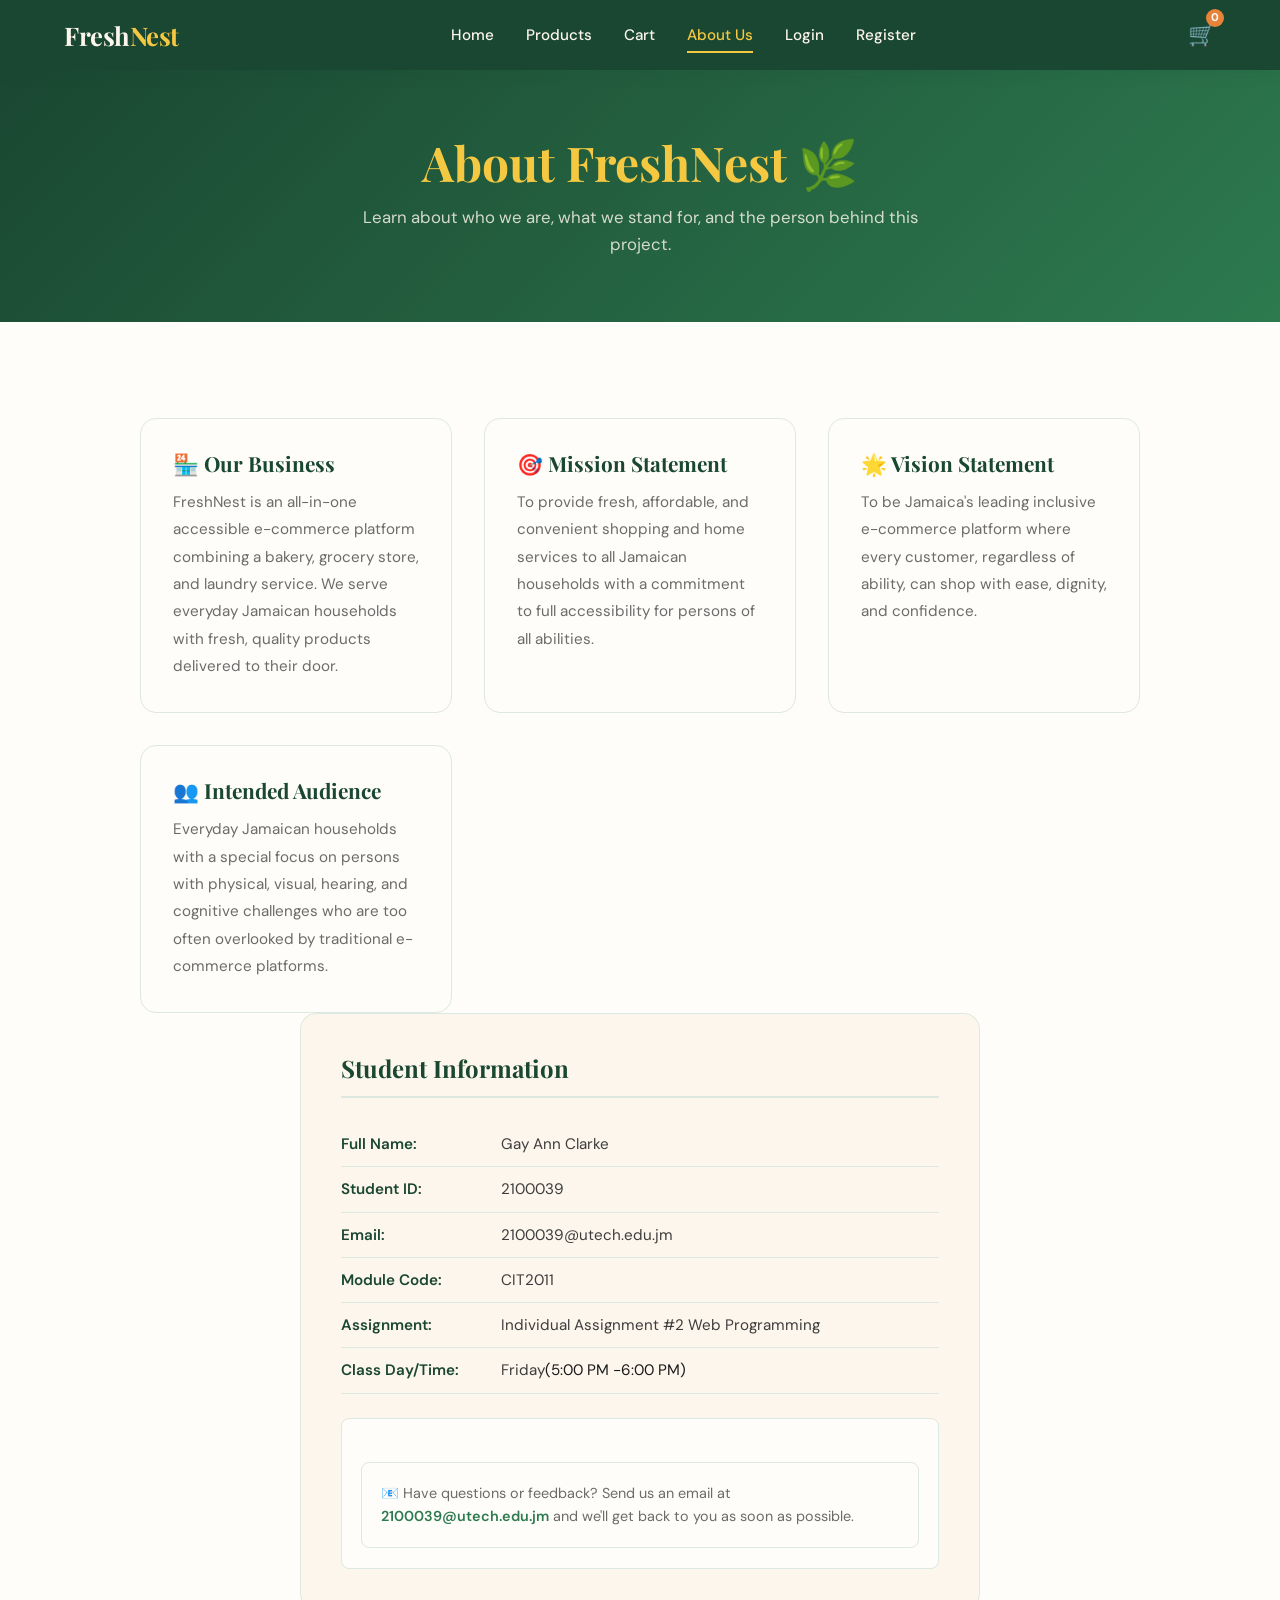
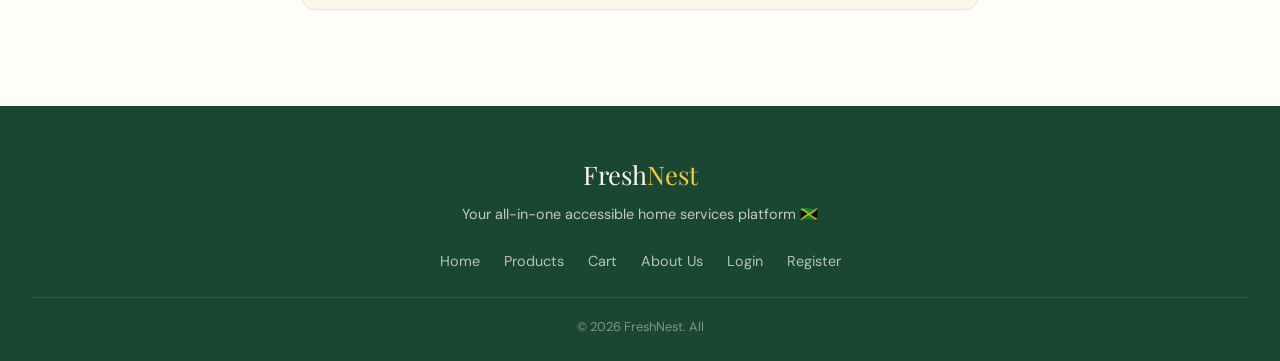
==== about.html @ 10744268 "Add files via upload" ====
<!DOCTYPE html>
<html lang="en">
<head>
  <meta charset="UTF-8" />
  <meta name="viewport" content="width=device-width, initial-scale=1.0" />
  <title>FreshNest | About Us</title>
  <link rel="preconnect" href="https://fonts.googleapis.com" />
  <link rel="preconnect" href="https://fonts.gstatic.com" crossorigin />
  <link href="https://fonts.googleapis.com/css2?family=Playfair+Display:wght@400;700&family=DM+Sans:wght@400;500;600;700&display=swap" rel="stylesheet" />
  <link rel="stylesheet" href="../style.css" />
  <style>
    /* IA#2 - About page styles */
    .about-hero {
      background: linear-gradient(135deg, var(--green-dark), var(--green-mid));
      padding: 4rem 2rem;
      text-align: center;
      color: var(--cream);
    }
    .about-hero h1 {
      color: var(--accent-yellow);
      font-size: clamp(2rem, 5vw, 3rem);
      margin-bottom: 0.8rem;
    }
    .about-hero p {
      color: rgba(253,246,236,0.82);
      font-size: 1.05rem;
      max-width: 560px;
      margin: 0 auto;
    }
    .about-grid {
      display: grid;
      grid-template-columns: repeat(auto-fit, minmax(280px, 1fr));
      gap: 2rem;
      max-width: 1000px;
      margin: 0 auto;
    }
    .about-card {
      background: var(--warm-white);
      border: 1px solid var(--border);
      border-radius: var(--radius);
      padding: 2rem;
    }
    .about-card h2 {
      font-size: 1.3rem;
      color: var(--green-dark);
      margin-bottom: 0.8rem;
    }
    .about-card p {
      color: var(--text-light);
      font-size: 0.95rem;
      line-height: 1.8;
    }
    .student-info {
      background: var(--cream);
      border-radius: var(--radius);
      padding: 2.5rem;
      max-width: 680px;
      margin: 0 auto;
      border: 1px solid var(--border);
    }
    .student-info h2 {
      font-size: 1.5rem;
      color: var(--green-dark);
      margin-bottom: 1.5rem;
      padding-bottom: 0.8rem;
      border-bottom: 2px solid var(--border);
    }
    .info-row {
      display: flex;
      padding: 10px 0;
      border-bottom: 1px solid var(--border);
      font-size: 0.95rem;
    }
    .info-row:last-child { border-bottom: none; }
    .info-label {
      font-weight: 600;
      color: var(--green-dark);
      min-width: 160px;
      flex-shrink: 0;
    }
    .info-value {
      color: var(--text-mid);
    }
  </style>
</head>
<body>

  <a href="#main-content" class="skip-link">Skip to main content</a>

  <nav class="navbar" role="navigation" aria-label="Main navigation">
    <a href="index.html" class="navbar__logo">Fresh<span>Nest</span></a>
    <ul class="navbar__links" id="nav-links" role="list">
      <li><a href="index.html">Home</a></li>
      <li><a href="products.html">Products</a></li>
      <li><a href="cart.html">Cart</a></li>
      <li><a href="about.html" class="active" aria-current="page">About Us</a></li>
      <li><a href="login.html">Login</a></li>
      <li><a href="register.html">Register</a></li>
    </ul>
    <a href="cart.html" class="navbar__cart" aria-label="View cart">🛒
      <span class="cart-count" id="cart-count">0</span>
    </a>
    <button class="navbar__toggle" id="nav-toggle" aria-label="Toggle menu" aria-expanded="false">
      <span></span><span></span><span></span>
    </button>
  </nav>

  <div class="about-hero">
    <h1>About FreshNest 🌿</h1>
    <p>Learn about who we are, what we stand for, and the person behind this project.</p>
  </div>

  <main id="main-content" class="section">

    <!-- Business Info Cards -->
    <div class="about-grid mb-2">
      <div class="about-card">
        <h2>🏪 Our Business</h2>
        <p>FreshNest is an all-in-one accessible e-commerce platform combining a bakery, grocery store, and laundry service. We serve everyday Jamaican households with fresh, quality products delivered to their door.</p>
      </div>

      <div class="about-card">
        <h2>🎯 Mission Statement</h2>
        <p>To provide fresh, affordable, and convenient shopping and home services to all Jamaican households with a commitment to full accessibility for persons of all abilities.</p>
      </div>

      <div class="about-card">
        <h2>🌟 Vision Statement</h2>
        <p>To be Jamaica's leading inclusive e-commerce platform where every customer, regardless of ability, can shop with ease, dignity, and confidence.</p>
      </div>

      <div class="about-card">
        <h2>👥 Intended Audience</h2>
        <p>Everyday Jamaican households with a special focus on persons with physical, visual, hearing, and cognitive challenges who are too often overlooked by traditional e-commerce platforms.</p>
      </div>
    </div>

    <!-- Student Info Section -->
    <div class="student-info fade-up" role="region" aria-label="Student information">
      <h2>Student Information</h2>

      <div class="info-row">
        <span class="info-label">Full Name:</span>
        <span class="info-value">Gay Ann Clarke</span>
      </div>
      <div class="info-row">
        <span class="info-label">Student ID:</span>
        <span class="info-value">2100039</span>
      </div>
      <div class="info-row">
        <span class="info-label">Email:</span>
        <!-- IA#2 - mailto link for customer queries -->
        <span class="info-value">
          <a href="/cdn-cgi/l/email-protection#f5aeacbaa0a7d5bcb1a8b5808190969ddb909180db9f98" class="about-info-email-link" aria-label="Send email to student">
            2100039@utech.edu.jm
          </a>
        </span>
      </div>
      <div class="info-row">
        <span class="info-label">Module Code:</span>
        <span class="info-value">CIT2011</span>
      </div>
      <div class="info-row">
        <span class="info-label">Assignment:</span>
        <span class="info-value">Individual Assignment #2 Web Programming</span>
      </div>
      <div class="info-row">
        <span class="info-label">Class Day/Time:</span>
        <span class="info-value">Friday </span>(5:00 PM -6:00 PM)
      </div>

      <div class="about-contact-box">
        <p class="about-contact-box">
          📧 Have questions or feedback? Send us an email at
          <a href="/cdn-cgi/l/email-protection#451e1c0a1017650c011805303120262d6b2021306b2f28" style="color:var(--green-mid); font-weight:600;">2100039@utech.edu.jm</a>
          and we'll get back to you as soon as possible.
        </p>
      </div>
    </div>

  </main>

  <footer class="footer" role="contentinfo">
    <p class="footer__logo">Fresh<span>Nest</span></p>
    <p class="footer__tagline">Your all-in-one accessible home services platform 🇯🇲</p>
    <nav class="footer__links" aria-label="Footer navigation">
      <a href="index.html">Home</a>
      <a href="products.html">Products</a>
      <a href="cart.html">Cart</a>
      <a href="about.html">About Us</a>
      <a href="login.html">Login</a>
      <a href="register.html">Register</a>
    </nav>
    <p class="footer__copy">&copy; 2026 FreshNest. All
---- style.css ----
/* ============================================
   FreshNest - Main Stylesheet
   IA#2 - Web Programming Individual Assignment
   ============================================ */

/* IA#2 - CSS Variables / Root Theme */
:root {
  --green-dark: #1a4731;
  --green-mid: #2d7a4f;
  --green-light: #4caf82;
  --cream: #fdf6ec;
  --warm-white: #fffdf9;
  --accent-orange: #e8833a;
  --accent-yellow: #f5c842;
  --text-dark: #1a1a1a;
  --text-mid: #3d3d3d;
  --text-light: #6b6b6b;
  --border: #dde8e0;
  --shadow: rgba(26, 71, 49, 0.12);
  --font-display: 'Playfair Display', Georgia, serif;
  --font-body: 'DM Sans', 'Segoe UI', sans-serif;
  --radius: 16px;
  --radius-sm: 8px;
  --transition: 0.3s ease;
}

/* IA#2 - CSS Reset & Base */
*, *::before, *::after {
  box-sizing: border-box;
  margin: 0;
  padding: 0;
}

html {
  scroll-behavior: smooth;
  font-size: 16px;
}

body {
  font-family: var(--font-body);
  background-color: var(--warm-white);
  color: var(--text-dark);
  line-height: 1.6;
  min-height: 100vh;
}

/* IA#2 - Typography */
h1, h2, h3, h4 {
  font-family: var(--font-display);
  line-height: 1.2;
  color: var(--green-dark);
}

a {
  text-decoration: none;
  color: inherit;
  transition: color var(--transition);
}

img {
  max-width: 100%;
  display: block;
}

ul {
  list-style: none;
}

/* IA#2 - Accessibility: Skip to content link */
.skip-link {
  position: absolute;
  top: -100px;
  left: 0;
  background: var(--green-dark);
  color: #fff;
  padding: 12px 20px;
  z-index: 9999;
  font-size: 1rem;
  border-radius: 0 0 var(--radius-sm) 0;
  transition: top var(--transition);
}

.skip-link:focus {
  top: 0;
}

/* IA#2 - Navbar */
.navbar {
  background-color: var(--green-dark);
  padding: 0 2rem;
  position: sticky;
  top: 0;
  z-index: 1000;
  box-shadow: 0 2px 16px var(--shadow);
  display: flex;
  align-items: center;
  justify-content: space-between;
  height: 70px;
}

.navbar__logo {
  font-family: var(--font-display);
  font-size: 1.6rem;
  color: var(--cream);
  font-weight: 700;
  letter-spacing: -0.5px;
}

.navbar__logo span {
  color: var(--accent-yellow);
}

.navbar__links {
  display: flex;
  align-items: center;
  gap: 2rem;
}

.navbar__links a {
  color: var(--cream);
  font-size: 0.95rem;
  font-weight: 500;
  padding: 6px 0;
  border-bottom: 2px solid transparent;
  transition: border-color var(--transition), color var(--transition);
}

.navbar__links a:hover,
.navbar__links a.active {
  color: var(--accent-yellow);
  border-bottom-color: var(--accent-yellow);
}

/* Cart icon in navbar */
.navbar__cart {
  position: relative;
  color: var(--cream);
  font-size: 1.4rem;
  cursor: pointer;
  transition: color var(--transition);
}

.navbar__cart:hover {
  color: var(--accent-yellow);
}

.cart-count {
  position: absolute;
  top: -8px;
  right: -8px;
  background: var(--accent-orange);
  color: #fff;
  font-size: 0.7rem;
  font-weight: 700;
  width: 18px;
  height: 18px;
  border-radius: 50%;
  display: flex;
  align-items: center;
  justify-content: center;
  font-family: var(--font-body);
}

/* Hamburger for mobile */
.navbar__toggle {
  display: none;
  flex-direction: column;
  gap: 5px;
  cursor: pointer;
  background: none;
  border: none;
  padding: 4px;
  aria-label: "Toggle menu";
}

.navbar__toggle span {
  display: block;
  width: 26px;
  height: 3px;
  background: var(--cream);
  border-radius: 3px;
  transition: all var(--transition);
}

/* IA#2 - Hero Section */
.hero {
  background: linear-gradient(135deg, var(--green-dark) 0%, var(--green-mid) 60%, var(--green-light) 100%);
  min-height: 90vh;
  display: flex;
  align-items: center;
  justify-content: center;
  text-align: center;
  padding: 4rem 2rem;
  position: relative;
  overflow: hidden;
}

.hero::before {
  content: '';
  position: absolute;
  inset: 0;
  background: url("data:image/svg+xml,%3Csvg width='60' height='60' viewBox='0 0 60 60' xmlns='http://www.w3.org/2000/svg'%3E%3Cg fill='none' fill-rule='evenodd'%3E%3Cg fill='%23ffffff' fill-opacity='0.04'%3E%3Ccircle cx='30' cy='30' r='4'/%3E%3C/g%3E%3C/g%3E%3C/svg%3E");
}

.hero__content {
  position: relative;
  z-index: 1;
  max-width: 780px;
  animation: fadeUp 0.9s ease both;
}

.hero__tag {
  display: inline-block;
  background: rgba(245, 200, 66, 0.2);
  color: var(--accent-yellow);
  font-size: 0.85rem;
  font-weight: 600;
  letter-spacing: 2px;
  text-transform: uppercase;
  padding: 6px 18px;
  border-radius: 50px;
  border: 1px solid rgba(245, 200, 66, 0.4);
  margin-bottom: 1.5rem;
}

.hero__title {
  font-size: clamp(2.4rem, 6vw, 4.2rem);
  color: var(--cream);
  margin-bottom: 1.2rem;
  font-weight: 700;
}

.hero__title span {
  color: var(--accent-yellow);
}

.hero__subtitle {
  font-size: clamp(1rem, 2.5vw, 1.2rem);
  color: rgba(253, 246, 236, 0.82);
  margin-bottom: 2.5rem;
  max-width: 580px;
  margin-left: auto;
  margin-right: auto;
}

.hero__buttons {
  display: flex;
  gap: 1rem;
  justify-content: center;
  flex-wrap: wrap;
}

/* IA#2 - Buttons */
.btn {
  display: inline-flex;
  align-items: center;
  gap: 8px;
  padding: 14px 28px;
  border-radius: 50px;
  font-family: var(--font-body);
  font-size: 1rem;
  font-weight: 600;
  cursor: pointer;
  border: 2px solid transparent;
  transition: all var(--transition);
  text-align: center;
}

.btn--primary {
  background: var(--accent-orange);
  color: #fff;
  border-color: var(--accent-orange);
}

.btn--primary:hover {
  background: #cf6b28;
  border-color: #cf6b28;
  transform: translateY(-2px);
  box-shadow: 0 8px 20px rgba(232, 131, 58, 0.4);
}

.btn--outline {
  background: transparent;
  color: var(--cream);
  border-color: var(--cream);
}

.btn--outline:hover {
  background: var(--cream);
  color: var(--green-dark);
  transform: translateY(-2px);
}

.btn--green {
  background: var(--green-mid);
  color: #fff;
  border-color: var(--green-mid);
}

.btn--green:hover {
  background: var(--green-dark);
  border-color: var(--green-dark);
  transform: translateY(-2px);
}

/* IA#2 - Section Layout */
.section {
  padding: 5rem 2rem;
}

.section__header {
  text-align: center;
  margin-bottom: 3rem;
}

.section__tag {
  display: inline-block;
  color: var(--green-mid);
  font-size: 0.8rem;
  font-weight: 700;
  letter-spacing: 2px;
  text-transform: uppercase;
  margin-bottom: 0.6rem;
}

.section__title {
  font-size: clamp(1.8rem, 4vw, 2.6rem);
  color: var(--green-dark);
  margin-bottom: 0.8rem;
}

.section__subtitle {
  font-size: 1rem;
  color: var(--text-light);
  max-width: 520px;
  margin: 0 auto;
}

/* IA#2 - Services / Category Cards */
.services {
  background: var(--cream);
}

.services__grid {
  display: grid;
  grid-template-columns: repeat(auto-fit, minmax(260px, 1fr));
  gap: 2rem;
  max-width: 1100px;
  margin: 0 auto;
}

.service-card {
  background: var(--warm-white);
  border-radius: var(--radius);
  padding: 2.5rem 2rem;
  text-align: center;
  border: 1px solid var(--border);
  transition: transform var(--transition), box-shadow var(--transition);
  position: relative;
  overflow: hidden;
}

.service-card::before {
  content: '';
  position: absolute;
  top: 0;
  left: 0;
  right: 0;
  height: 4px;
  background: linear-gradient(90deg, var(--green-mid), var(--accent-orange));
  transform: scaleX(0);
  transition: transform var(--transition);
}

.service-card:hover {
  transform: translateY(-6px);
  box-shadow: 0 16px 40px var(--shadow);
}

.service-card:hover::before {
  transform: scaleX(1);
}

.service-card__icon {
  font-size: 3rem;
  margin-bottom: 1rem;
  display: block;
}

.service-card__title {
  font-size: 1.3rem;
  color: var(--green-dark);
  margin-bottom: 0.6rem;
}

.service-card__desc {
  font-size: 0.95rem;
  color: var(--text-light);
  line-height: 1.7;
}

/* IA#2 - Product Cards */
.products__grid {
  display: grid;
  grid-template-columns: repeat(auto-fill, minmax(240px, 1fr));
  gap: 1.8rem;
  max-width: 1200px;
  margin: 0 auto;
}

.product-card {
  background: var(--warm-white);
  border-radius: var(--radius);
  overflow: hidden;
  border: 1px solid var(--border);
  transition: transform var(--transition), box-shadow var(--transition);
}

.product-card:hover {
  transform: translateY(-4px);
  box-shadow: 0 12px 32px var(--shadow);
}

.product-card__img {
  width: 100%;
  height: 180px;
  object-fit: cover;
  background: var(--cream);
  display: flex;
  align-items: center;
  justify-content: center;
  font-size: 4rem;
}

.product-card__body {
  padding: 1.2rem;
}

.product-card__category {
  font-size: 0.75rem;
  font-weight: 700;
  letter-spacing: 1.5px;
  text-transform: uppercase;
  color: var(--green-mid);
  margin-bottom: 0.3rem;
}

.product-card__name {
  font-size: 1.1rem;
  color: var(--green-dark);
  margin-bottom: 0.4rem;
  font-family: var(--font-display);
}

.product-card__price {
  font-size: 1.15rem;
  font-weight: 700;
  color: var(--accent-orange);
  margin-bottom: 1rem;
}

.product-card__btn {
  width: 100%;
  padding: 10px;
  background: var(--green-dark);
  color: #fff;
  border: none;
  border-radius: var(--radius-sm);
  font-family: var(--font-body);
  font-size: 0.95rem;
  font-weight: 600;
  cursor: pointer;
  transition: background var(--transition), transform var(--transition);
}

.product-card__btn:hover {
  background: var(--green-mid);
  transform: scale(1.02);
}

/* IA#2 - Accessibility Banner */
.accessibility-banner {
  background: linear-gradient(135deg, var(--green-dark), var(--green-mid));
  color: var(--cream);
  padding: 4rem 2rem;
  text-align: center;
}

.accessibility-banner h2 {
  color: var(--accent-yellow);
  font-size: clamp(1.6rem, 3.5vw, 2.4rem);
  margin-bottom: 1rem;
}

.accessibility-banner p {
  font-size: 1rem;
  color: rgba(253, 246, 236, 0.85);
  max-width: 600px;
  margin: 0 auto 2rem;
}

.accessibility-features {
  display: flex;
  flex-wrap: wrap;
  justify-content: center;
  gap: 1rem;
  max-width: 800px;
  margin: 0 auto;
}

.accessibility-feature {
  background: rgba(255,255,255,0.1);
  border: 1px solid rgba(255,255,255,0.2);
  border-radius: 50px;
  padding: 8px 20px;
  font-size: 0.9rem;
  color: var(--cream);
  display: flex;
  align-items: center;
  gap: 8px;
}

/* IA#2 - Forms (Login, Register, Checkout) */
.form-page {
  min-height: 100vh;
  display: flex;
  align-items: center;
  justify-content: center;
  padding: 4rem 2rem;
  background: var(--cream);
}

.form-container {
  background: var(--warm-white);
  border-radius: var(--radius);
  padding: 3rem 2.5rem;
  width: 100%;
  max-width: 480px;
  box-shadow: 0 8px 40px var(--shadow);
  border: 1px solid var(--border);
}

.form-container h1 {
  font-size: 2rem;
  margin-bottom: 0.4rem;
}

.form-container p {
  color: var(--text-light);
  margin-bottom: 2rem;
  font-size: 0.95rem;
}

.form-group {
  margin-bottom: 1.4rem;
}

.form-group label {
  display: block;
  font-size: 0.9rem;
  font-weight: 600;
  color: var(--text-mid);
  margin-bottom: 0.4rem;
}

.form-group input,
.form-group select,
.form-group textarea {
  width: 100%;
  padding: 12px 16px;
  border: 2px solid var(--border);
  border-radius: var(--radius-sm);
  font-family: var(--font-body);
  font-size: 1rem;
  color: var(--text-dark);
  background: var(--warm-white);
  transition: border-color var(--transition), box-shadow var(--transition);
}

.form-group input:focus,
.form-group select:focus,
.form-group textarea:focus {
  outline: none;
  border-color: var(--green-mid);
  box-shadow: 0 0 0 3px rgba(45, 122, 79, 0.15);
}

.form-error {
  color: #d63031;
  font-size: 0.82rem;
  margin-top: 0.3rem;
  display: none;
}

.form-error.visible {
  display: block;
}

.form-submit {
  width: 100%;
  padding: 14px;
  background: var(--green-dark);
  color: #fff;
  border: none;
  border-radius: var(--radius-sm);
  font-family: var(--font-body);
  font-size: 1rem;
  font-weight: 700;
  cursor: pointer;
  transition: background var(--transition), transform var(--transition);
  margin-top: 0.5rem;
}

.form-submit:hover {
  background: var(--green-mid);
  transform: translateY(-1px);
}

/* IA#2 - Cart Table */
.cart-table {
  width: 100%;
  border-collapse: collapse;
  margin-bottom: 2rem;
  font-size: 0.95rem;
}

.cart-table th {
  background: var(--green-dark);
  color: var(--cream);
  padding: 14px 16px;
  text-align: left;
  font-weight: 600;
}

.cart-table td {
  padding: 14px 16px;
  border-bottom: 1px solid var(--border);
  color: var(--text-mid);
}

.cart-table tr:hover td {
  background: var(--cream);
}

.cart-summary {
  background: var(--cream);
  border-radius: var(--radius);
  padding: 2rem;
  max-width: 400px;
  margin-left: auto;
  border: 1px solid var(--border);
}

.cart-summary__row {
  display: flex;
  justify-content: space-between;
  padding: 8px 0;
  font-size: 0.95rem;
  color: var(--text-mid);
  border-bottom: 1px solid var(--border);
}

.cart-summary__row--total {
  font-size: 1.15rem;
  font-weight: 700;
  color: var(--green-dark);
  border-bottom: none;
  padding-top: 12px;
}

/* IA#2 - Footer */
.footer {
  background: var(--green-dark);
  color: rgba(253, 246, 236, 0.75);
  padding: 3rem 2rem 1.5rem;
  text-align: center;
}

.footer__logo {
  font-family: var(--font-display);
  font-size: 1.6rem;
  color: var(--cream);
  margin-bottom: 0.5rem;
}

.footer__logo span {
  color: var(--accent-yellow);
}

.footer__tagline {
  font-size: 0.9rem;
  margin-bottom: 1.5rem;
}

.footer__links {
  display: flex;
  justify-content: center;
  flex-wrap: wrap;
  gap: 1.5rem;
  margin-bottom: 1.5rem;
}

.footer__links a {
  color: rgba(253, 246, 236, 0.7);
  font-size: 0.9rem;
  transition: color var(--transition);
}

.footer__links a:hover {
  color: var(--accent-yellow);
}

.footer__copy {
  font-size: 0.8rem;
  color: rgba(253, 246, 236, 0.45);
  border-top: 1px solid rgba(255,255,255,0.1);
  padding-top: 1.2rem;
  margin-top: 1rem;
}

/* IA#2 - Utility Classes */
.container {
  max-width: 1200px;
  margin: 0 auto;
  padding: 0 2rem;
}

.text-center { text-align: center; }
.mt-1 { margin-top: 1rem; }
.mt-2 { margin-top: 2rem; }
.mb-1 { margin-bottom: 1rem; }
.mb-2 { margin-bottom: 2rem; }

/* IA#2 - Animations & Glow Effects */

/* Fade up entrance */
@keyframes fadeUp {
  from { opacity: 0; transform: translateY(30px); }
  to   { opacity: 1; transform: translateY(0); }
}

@keyframes fadeIn {
  from { opacity: 0; }
  to   { opacity: 1; }
}

/* Glow pulse - green (used on logo, hero title) */
@keyframes glowGreen {
  0%, 100% { text-shadow: 0 0 8px rgba(76, 175, 130, 0.4), 0 0 20px rgba(76, 175, 130, 0.2); }
  50%       { text-shadow: 0 0 18px rgba(76, 175, 130, 0.9), 0 0 40px rgba(76, 175, 130, 0.5), 0 0 60px rgba(76, 175, 130, 0.2); }
}

/* Glow pulse - yellow (used on accent text) */
@keyframes glowYellow {
  0%, 100% { text-shadow: 0 0 8px rgba(245, 200, 66, 0.4), 0 0 20px rgba(245, 200, 66, 0.2); }
  50%       { text-shadow: 0 0 18px rgba(245, 200, 66, 0.95), 0 0 40px rgba(245, 200, 66, 0.6), 0 0 70px rgba(245, 200, 66, 0.25); }
}

/* Glow pulse - orange (used on buttons) */
@keyframes glowOrange {
  0%, 100% { box-shadow: 0 0 8px rgba(232, 131, 58, 0.4), 0 4px 15px rgba(232, 131, 58, 0.2); }
  50%       { box-shadow: 0 0 20px rgba(232, 131, 58, 0.85), 0 4px 30px rgba(232, 131, 58, 0.5); }
}

/* Border glow - for cards on hover */
@keyframes borderGlow {
  0%, 100% { box-shadow: 0 0 6px rgba(45, 122, 79, 0.3), 0 8px 24px rgba(26,71,49,0.1); }
  50%       { box-shadow: 0 0 20px rgba(45, 122, 79, 0.7), 0 8px 32px rgba(26,71,49,0.2); }
}

/* Floating animation for hero icons/emoji */
@keyframes float {
  0%, 100% { transform: translateY(0px); }
  50%       { transform: translateY(-10px); }
}

/* Shimmer across buttons */
@keyframes shimmer {
  0%   { background-position: -200% center; }
  100% { background-position: 200% center; }
}

/* Navbar logo glow */
.navbar__logo {
  animation: glowGreen 3s ease-in-out infinite;
}

.navbar__logo span {
  animation: glowYellow 3s ease-in-out infinite;
}

/* Hero title yellow span glow */
.hero__title span {
  animation: glowYellow 2.8s ease-in-out infinite;
}

/* Hero tag glow border */
.hero__tag {
  animation: glowYellow 3.5s ease-in-out infinite;
}

/* Primary button glow */
.btn--primary {
  animation: glowOrange 2.5s ease-in-out infinite;
  position: relative;
  overflow: hidden;
}

/* Shimmer sweep on primary button */
.btn--primary::after {
  content: '';
  position: absolute;
  inset: 0;
  background: linear-gradient(105deg, transparent 40%, rgba(255,255,255,0.25) 50%, transparent 60%);
  background-size: 200% 100%;
  animation: shimmer 2.2s linear infinite;
  border-radius: inherit;
  pointer-events: none;
}

/* Service cards: glow on hover */
.service-card:hover {
  animation: borderGlow 1.5s ease-in-out infinite;
}

/* Service card icons float */
.service-card__icon {
  display: inline-block;
  animation: float 3s ease-in-out infinite;
}

.service-card:nth-child(2) .service-card__icon { animation-delay: 0.5s; }
.service-card:nth-child(3) .service-card__icon { animation-delay: 1s; }

/* Product cards: glow border on hover */
.product-card:hover {
  box-shadow: 0 0 18px rgba(45, 122, 79, 0.5), 0 12px 32px rgba(26,71,49,0.15);
  transition: box-shadow 0.3s ease, transform 0.3s ease;
}

/* Add to cart button glow on hover */
.product-card__btn:hover {
  box-shadow: 0 0 14px rgba(26, 71, 49, 0.6), 0 4px 16px rgba(26,71,49,0.3);
}

/* Input focus glow */
.form-group input:focus,
.form-group select:focus,
.form-group textarea:focus {
  box-shadow: 0 0 0 3px rgba(45, 122, 79, 0.2), 0 0 12px rgba(45, 122, 79, 0.3);
}

/* Footer logo glow */
.footer__logo {
  animation: glowGreen 3.5s ease-in-out infinite;
}

.footer__logo span {
  animation: glowYellow 3.5s ease-in-out infinite;
}

/* Accessibility feature tags pulse */
.accessibility-feature {
  transition: all 0.3s ease;
}

.accessibility-feature:hover {
  background: rgba(255,255,255,0.2);
  box-shadow: 0 0 12px rgba(245, 200, 66, 0.5);
  transform: translateY(-2px);
}

/* Cart count badge pulse */
@keyframes badgePulse {
  0%, 100% { transform: scale(1); box-shadow: 0 0 0 0 rgba(232,131,58,0.6); }
  50%       { transform: scale(1.1); box-shadow: 0 0 0 5px rgba(232,131,58,0); }
}

.cart-count {
  animation: badgePulse 2s ease-in-out infinite;
}

/* Smooth page transitions */
.fade-up {
  animation: fadeUp 0.7s ease both;
}

/* Enhanced transition on all interactive elements */
a, button, input, select {
  transition: all 0.3s ease;
}

/* IA#2 - Responsive: Mobile (min 600px and below) */
@media (max-width: 768px) {
  .navbar__links {
    display: none;
    flex-direction: column;
    position: absolute;
    top: 70px;
    left: 0;
    right: 0;
    background: var(--green-dark);
    padding: 1.5rem 2rem;
    gap: 1.2rem;
    box-shadow: 0 8px 20px var(--shadow);
  }

  .navbar__links.open {
    display: flex;
  }

  .navbar__toggle {
    display: flex;
  }

  .hero {
    min-height: 80vh;
  }

  .hero__buttons {
    flex-direction: column;
    align-items: center;
  }

  .services__grid {
    grid-template-columns: 1fr;
  }

  .products__grid {
    grid-template-columns: repeat(auto-fill, minmax(200px, 1fr));
  }

  .cart-table {
    font-size: 0.85rem;
  }

  .form-container {
    padding: 2rem 1.5rem;
  }
}

/* IA#2 - Desktop (min 950px) */
@media (min-width: 950px) {
  .navbar {
    padding: 0 4rem;
  }

  .section {
    padding: 6rem 4rem;
  }

  .services__grid {
    grid-template-columns: repeat(3, 1fr);
  }
}

/* IA#2 - Additional utility classes (replaces inline styles) */
.cart-main { max-width: 1100px; margin: 0 auto; }
.cart-empty { display: none; text-align: center; padding: 4rem 2rem; }
.cart-empty__icon { font-size: 3rem; }
.cart-empty__title { color: var(--green-dark); margin: 1rem 0 0.5rem; }
.cart-empty__text { color: var(--text-light); margin-bottom: 1.5rem; }
.cart-overflow { overflow-x: auto; }
.cart-summary__title { font-size: 1.3rem; margin-bottom: 1rem; color: var(--green-dark); }
.cart-actions { display: flex; gap: 0.8rem; margin-top: 1.5rem; flex-wrap: wrap; }
.btn--checkout { flex: 1; justify-content: center; }
.btn--clear { flex: 1; justify-content: center; color: var(--text-dark); border-color: var(--border); }
.btn--continue { width: 100%; justify-content: center; color: var(--green-dark); border-color: var(--green-dark); }

/* IA#2 - Checkout utility classes */
.checkout-main { padding: 3rem 2rem; }
.checkout-title { font-size: 2rem; color: var(--green-dark); margin-bottom: 0.4rem; }
.checkout-subtitle { color: var(--text-light); margin-bottom: 2rem; font-size: 0.95rem; }
.checkout-btn-row { display: flex; gap: 1rem; flex-wrap: wrap; margin-top: 1.5rem; }
.btn--confirm { flex: 1; justify-content: center; }
.btn--cancel { flex: 1; justify-content: center; color: var(--text-dark); border-color: var(--border); }
.checkout-summary__title { font-size: 1.2rem; margin-bottom: 1rem; color: var(--green-dark); }
.checkout-total-row { display: flex; justify-content: space-between; font-size: 1.1rem; font-weight: 700; color: var(--green-dark); padding-top: 12px; }

/* IA#2 - Login / Register utility */
.form-link { font-size: 0.9rem; color: var(--text-light); }
.form-link a { color: var(--green-mid); font-weight: 600; }

/* IA#2 - About page utility */
.about-info-email a { color: var(--green-mid); font-weight: 600; }
.about-contact-box { margin-top: 1.5rem; padding: 1.2rem; background: var(--warm-white); border-radius: var(--radius-sm); border: 1px solid var(--border); font-size: 0.9rem; color: var(--text-light); }
.about-contact-box a { color: var(--green-mid); font-weight: 600; }

/* IA#2 - Register form max width */
.register-container { max-width: 560px; }

/* IA#2 - Footer logo span */
.footer__logo-span { color: var(--accent-yellow); }

/* IA#2 - Toast notification (replaces inline style from JS) */
.toast-notification {
  position: fixed;
  bottom: 2rem;
  right: 2rem;
  background: var(--green-dark);
  color: var(--cream);
  padding: 14px 24px;
  border-radius: 50px;
  font-family: var(--font-body);
  font-size: 0.95rem;
  font-weight: 600;
  z-index: 9999;
  box-shadow: 0 8px 24px rgba(26,71,49,0.3);
  transform: translateY(100px);
  opacity: 0;
  transition: all 0.3s ease;
}

.toast-notification.toast-show {
  transform: translateY(0);
  opacity: 1;
}

/* IA#2 - Products page hero (moved from inline) */
.products-page-hero {
  background: linear-gradient(135deg, var(--green-dark), var(--green-mid));
  padding: 3rem 2rem;
  text-align: center;
  color: var(--cream);
}
.products-page-hero h1 {
  color: var(--accent-yellow);
  font-size: clamp(1.8rem, 4vw, 2.8rem);
  margin-bottom: 0.5rem;
}
.products-page-hero p { color: rgba(253,246,236,0.8); font-size: 1rem; }

/* IA#2 - Filter bar (moved from products inline style) */
.filter-bar {
  display: flex;
  gap: 1rem;
  flex-wrap: wrap;
  justify-content: center;
  margin-bottom: 2.5rem;
}
.filter-btn {
  padding: 10px 24px;
  border-radius: 50px;
  border: 2px solid var(--border);
  background: var(--warm-white);
  color: var(--text-mid);
  font-family: var(--font-body);
  font-size: 0.9rem;
  font-weight: 600;
  cursor: pointer;
  transition: all 0.3s ease;
}
.filter-btn:hover, .filter-btn.active {
  background: var(--green-dark);
  color: #fff;
  border-color: var(--green-dark);
}

/* IA#2 - Cart remove button */
.remove-btn {
  background: #d63031;
  color: #fff;
  border: none;
  padding: 6px 12px;
  border-radius: 6px;
  cursor: pointer;
  font-family: var(--font-body);
  font-size: 0.85rem;
  transition: background 0.3s ease;
}
.remove-btn:hover { background: #b71c1c; }

/* IA#2 - Qty input in cart */
.qty-input {
  width: 60px;
  padding: 4px 8px;
  border: 1px solid var(--border);
  border-radius: 6px;
  font-family: var(--font-body);
  font-size: 0.9rem;
}
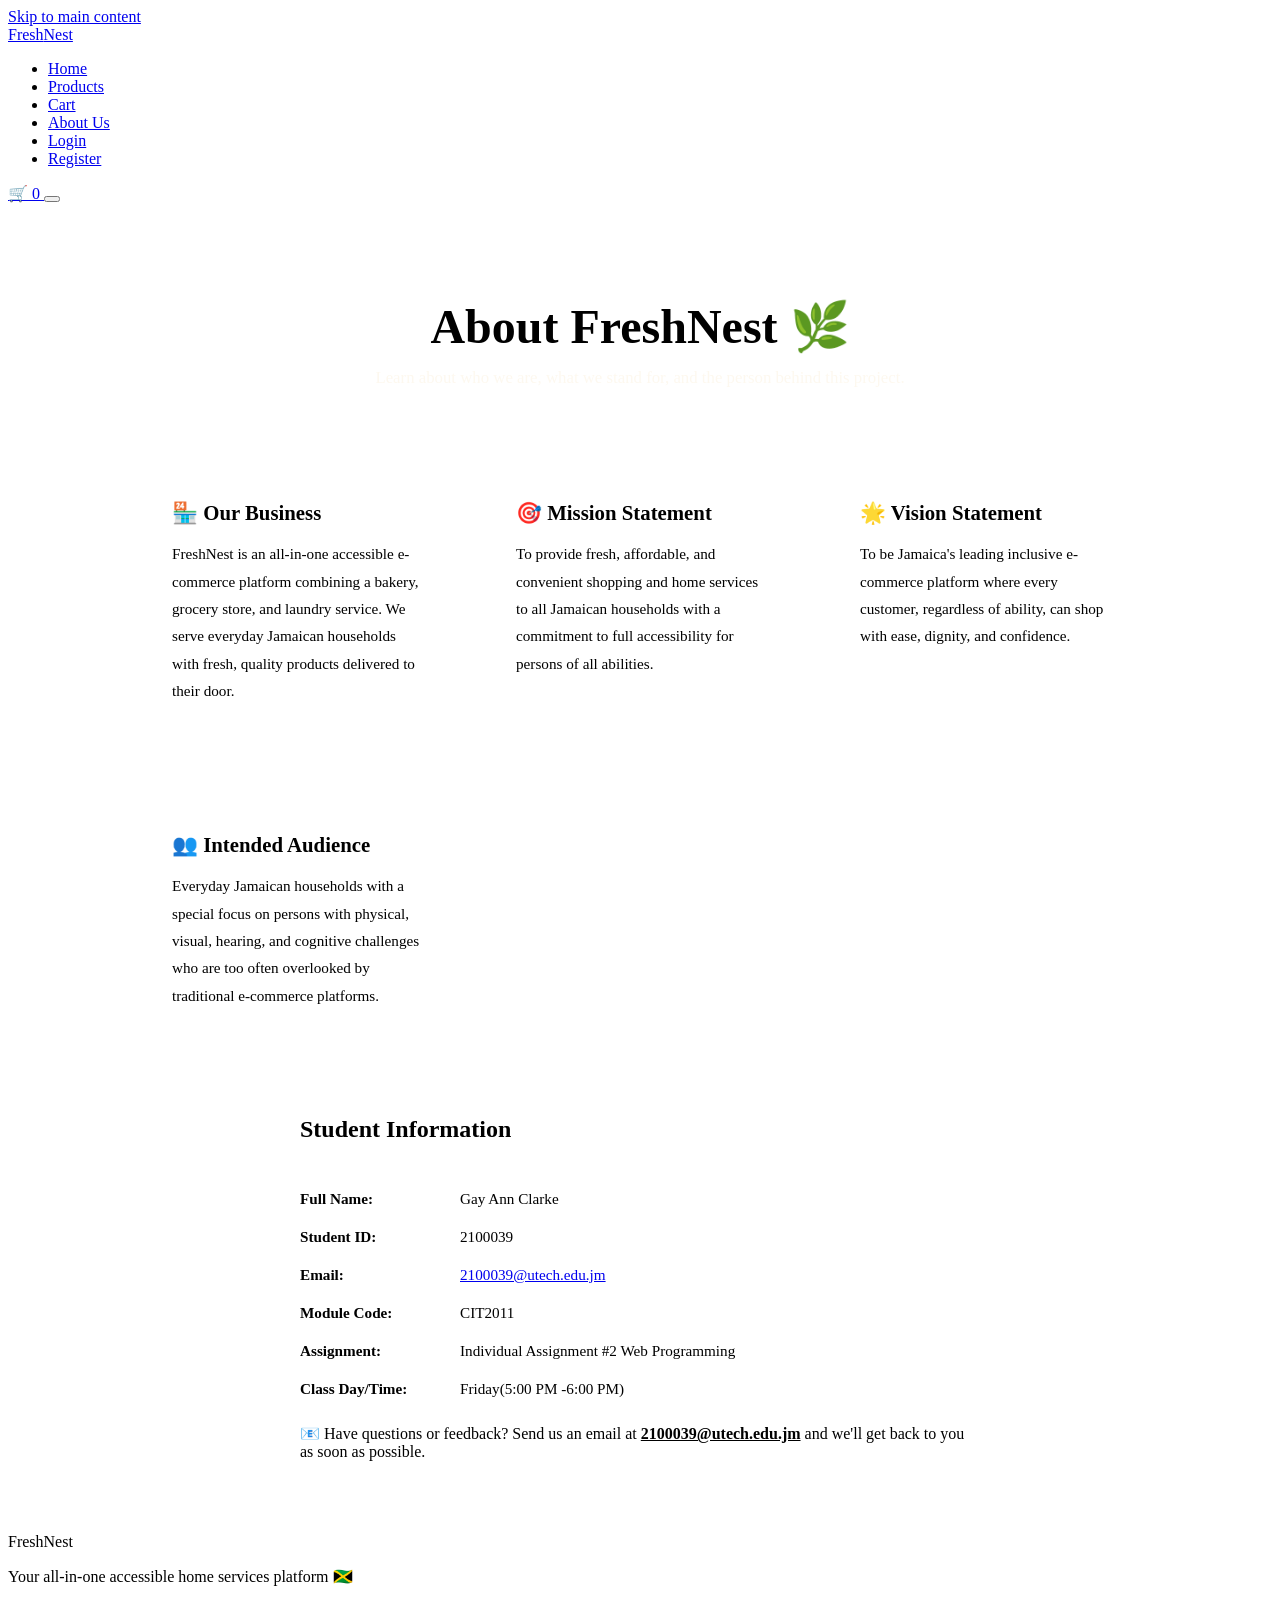
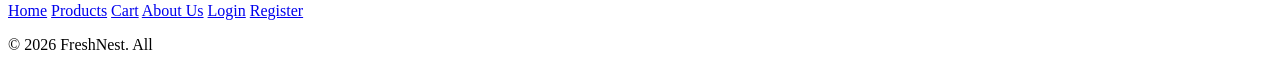
==== commit 38c36b65: "Update about.html" ====
--- a/about.html
+++ b/about.html
@@ -7,7 +7,7 @@
   <link rel="preconnect" href="https://fonts.googleapis.com" />
   <link rel="preconnect" href="https://fonts.gstatic.com" crossorigin />
   <link href="https://fonts.googleapis.com/css2?family=Playfair+Display:wght@400;700&family=DM+Sans:wght@400;500;600;700&display=swap" rel="stylesheet" />
-  <link rel="stylesheet" href="../style.css" />
+  <link rel="stylesheet" href="/gclarke_2100039_-freshnest_utech/style.css" />
   <style>
     /* IA#2 - About page styles */
     .about-hero {
@@ -191,4 +191,4 @@
       <a href="login.html">Login</a>
       <a href="register.html">Register</a>
     </nav>
-    <p class="footer__copy">&copy; 2026 FreshNest. All+    <p class="footer__copy">&copy; 2026 FreshNest. All
